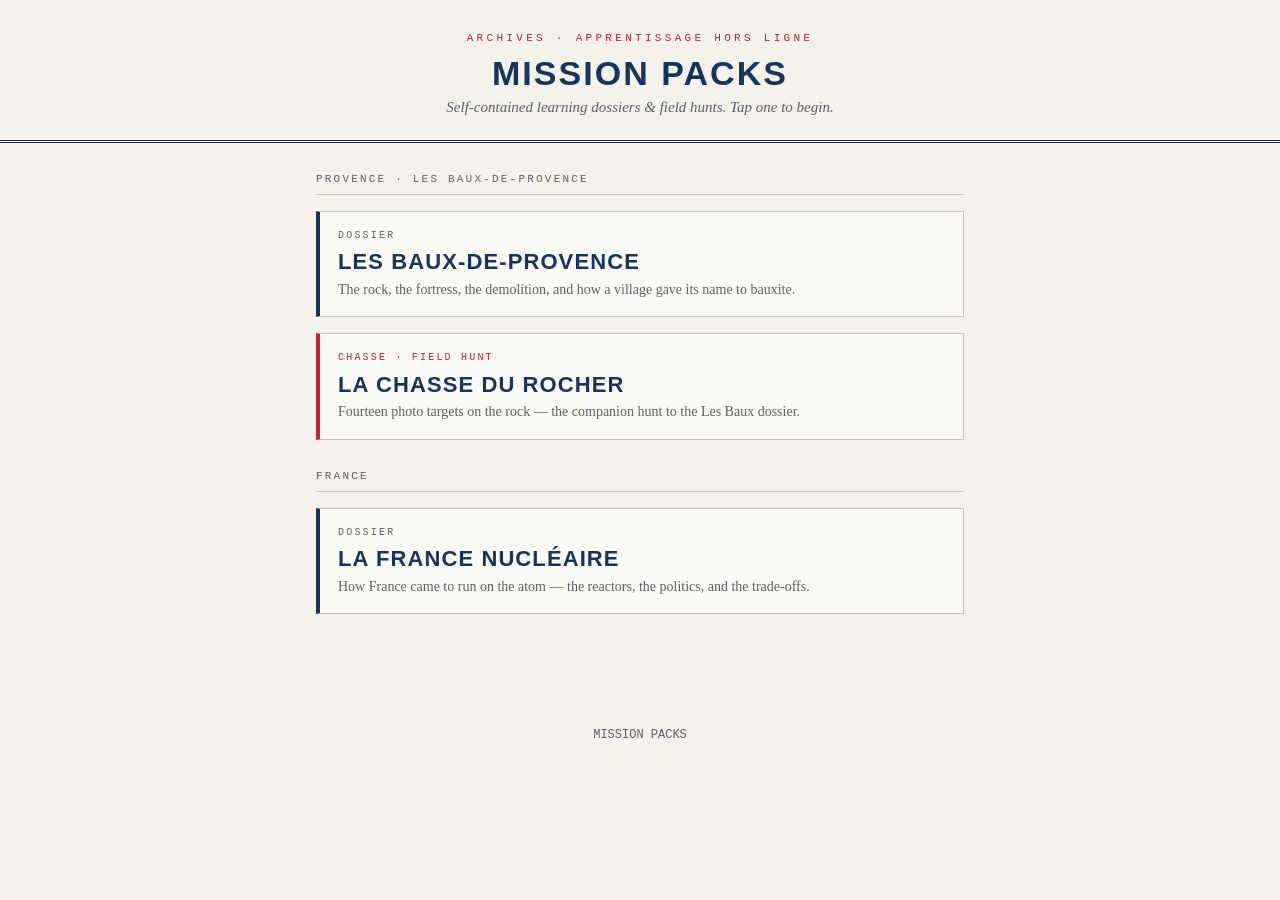
==== docs/packs/index.html @ 9027f412 "Add French 'Mission Pack' HTML apps under docs/packs Add three self-contained learning apps plus a l" ====
<!DOCTYPE html>
<html lang="en">
<head>
<meta charset="UTF-8">
<meta name="viewport" content="width=device-width, initial-scale=1.0">
<title>Mission Packs</title>
<style>
  :root{
    --paper:#F4F2EA; --ink:#22262E; --ink2:#5A5F6A;
    --navy:#16345F; --rouge:#C21F30; --line:#C8C3B2; --card:#FBFAF5;
  }
  *{box-sizing:border-box;margin:0;padding:0}
  body{
    background:var(--paper); color:var(--ink);
    font-family:Georgia,'Times New Roman',serif;
    font-size:17px; line-height:1.55;
  }
  .mono{font-family:'Courier New',Courier,monospace}
  .wrap{max-width:680px;margin:0 auto;padding:0 16px 60px}
  header{border-bottom:3px double var(--navy);text-align:center;padding:30px 16px 20px}
  header .eyebrow{font-size:11px;color:var(--rouge);letter-spacing:.3em}
  header h1{
    font-family:'Arial Narrow','Helvetica Neue',Arial,sans-serif;
    text-transform:uppercase;letter-spacing:.06em;font-size:34px;line-height:1.1;
    color:var(--navy);margin:8px 0 4px}
  header .sub{font-style:italic;color:var(--ink2);font-size:15px}
  .card{
    display:block;background:var(--card);border:1px solid var(--line);
    border-left:4px solid var(--navy);padding:16px 18px;margin:16px 0;
    text-decoration:none;color:inherit}
  .card:hover{background:#fff}
  .card.hunt{border-left-color:var(--rouge)}
  .card-tag{font-size:10px;letter-spacing:.22em;color:var(--ink2);margin-bottom:6px}
  .card-tag.hunt{color:var(--rouge)}
  .card h2{
    font-family:'Arial Narrow','Helvetica Neue',Arial,sans-serif;
    text-transform:uppercase;letter-spacing:.05em;font-size:22px;color:var(--navy);
    line-height:1.15;margin:0 0 4px}
  .card p{font-size:14px;color:var(--ink2);margin:0}
  .group{font-size:11px;letter-spacing:.2em;color:var(--ink2);
    margin:28px 0 4px;border-bottom:1px solid var(--line);padding-bottom:6px}
  footer{font-size:12px;color:var(--ink2);text-align:center;margin-top:36px}
</style>
</head>
<body>
<header>
  <div class="eyebrow mono">ARCHIVES · APPRENTISSAGE HORS LIGNE</div>
  <h1>Mission Packs</h1>
  <div class="sub">Self-contained learning dossiers &amp; field hunts. Tap one to begin.</div>
</header>

<div class="wrap">

  <div class="group mono">PROVENCE · LES BAUX-DE-PROVENCE</div>

  <a class="card" href="les-baux.html">
    <div class="card-tag mono">DOSSIER</div>
    <h2>Les Baux-de-Provence</h2>
    <p>The rock, the fortress, the demolition, and how a village gave its name to bauxite.</p>
  </a>

  <a class="card hunt" href="hunt-les-baux.html">
    <div class="card-tag hunt mono">CHASSE · FIELD HUNT</div>
    <h2>La Chasse du Rocher</h2>
    <p>Fourteen photo targets on the rock — the companion hunt to the Les Baux dossier.</p>
  </a>

  <div class="group mono">FRANCE</div>

  <a class="card" href="nuclear-france.html">
    <div class="card-tag mono">DOSSIER</div>
    <h2>La France Nucléaire</h2>
    <p>How France came to run on the atom — the reactors, the politics, and the trade-offs.</p>
  </a>

</div>

<footer class="mono">MISSION PACKS</footer>
</body>
</html>
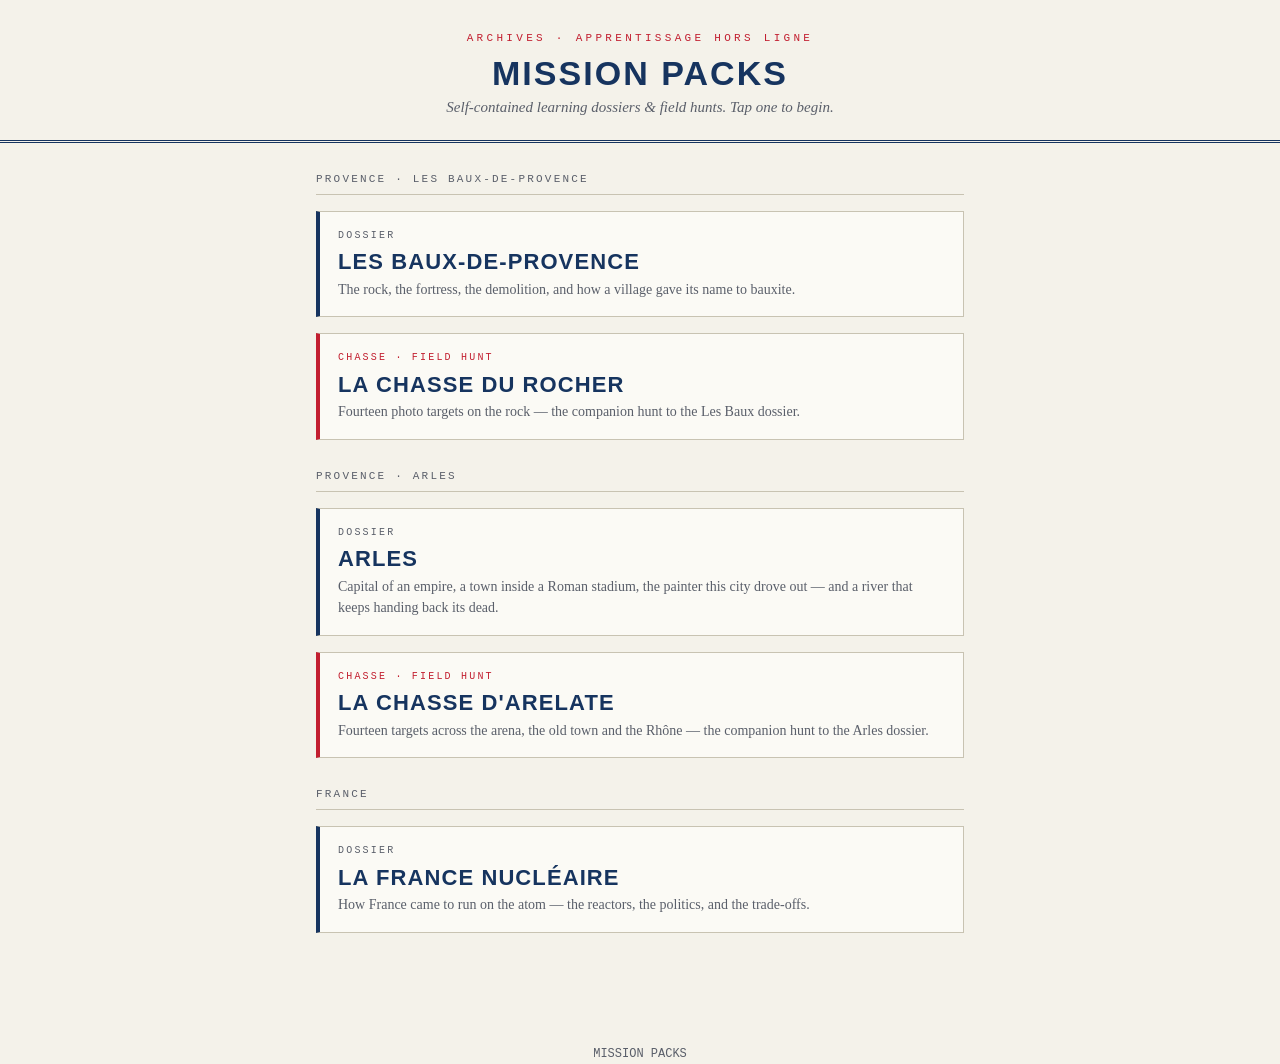
==== commit eaf2e1b8: "Add Arles Mission Pack: dossier + companion hunt New paired pack for Arles, following docs/packs/MIS" ====
--- a/docs/packs/index.html
+++ b/docs/packs/index.html
@@ -65,6 +65,20 @@
     <p>Fourteen photo targets on the rock — the companion hunt to the Les Baux dossier.</p>
   </a>
 
+  <div class="group mono">PROVENCE · ARLES</div>
+
+  <a class="card" href="arles.html">
+    <div class="card-tag mono">DOSSIER</div>
+    <h2>Arles</h2>
+    <p>Capital of an empire, a town inside a Roman stadium, the painter this city drove out — and a river that keeps handing back its dead.</p>
+  </a>
+
+  <a class="card hunt" href="hunt-arles.html">
+    <div class="card-tag hunt mono">CHASSE · FIELD HUNT</div>
+    <h2>La Chasse d'Arelate</h2>
+    <p>Fourteen targets across the arena, the old town and the Rhône — the companion hunt to the Arles dossier.</p>
+  </a>
+
   <div class="group mono">FRANCE</div>
 
   <a class="card" href="nuclear-france.html">
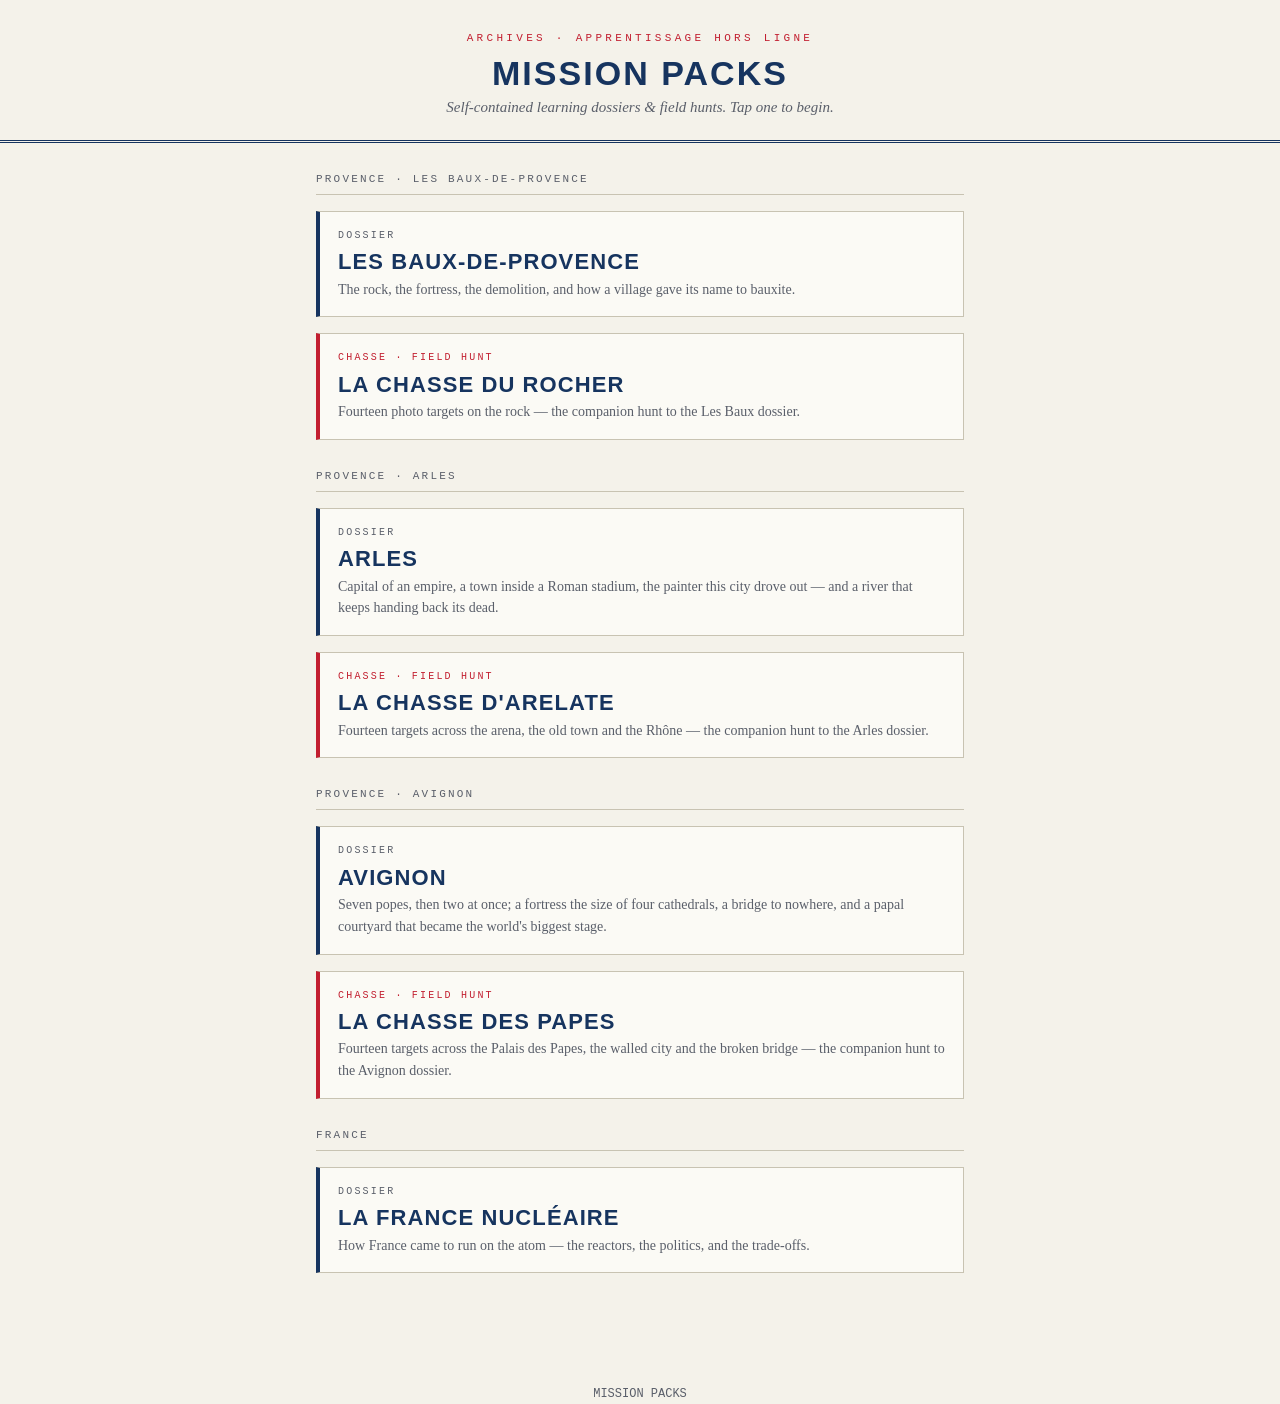
==== commit 4e4d73e0: "Add Avignon Mission Pack; add photo-library option to hunts Avignon paired pack (dossier + hunt), fo" ====
--- a/docs/packs/index.html
+++ b/docs/packs/index.html
@@ -79,6 +79,20 @@
     <p>Fourteen targets across the arena, the old town and the Rhône — the companion hunt to the Arles dossier.</p>
   </a>
 
+  <div class="group mono">PROVENCE · AVIGNON</div>
+
+  <a class="card" href="avignon.html">
+    <div class="card-tag mono">DOSSIER</div>
+    <h2>Avignon</h2>
+    <p>Seven popes, then two at once; a fortress the size of four cathedrals, a bridge to nowhere, and a papal courtyard that became the world's biggest stage.</p>
+  </a>
+
+  <a class="card hunt" href="hunt-avignon.html">
+    <div class="card-tag hunt mono">CHASSE · FIELD HUNT</div>
+    <h2>La Chasse des Papes</h2>
+    <p>Fourteen targets across the Palais des Papes, the walled city and the broken bridge — the companion hunt to the Avignon dossier.</p>
+  </a>
+
   <div class="group mono">FRANCE</div>
 
   <a class="card" href="nuclear-france.html">
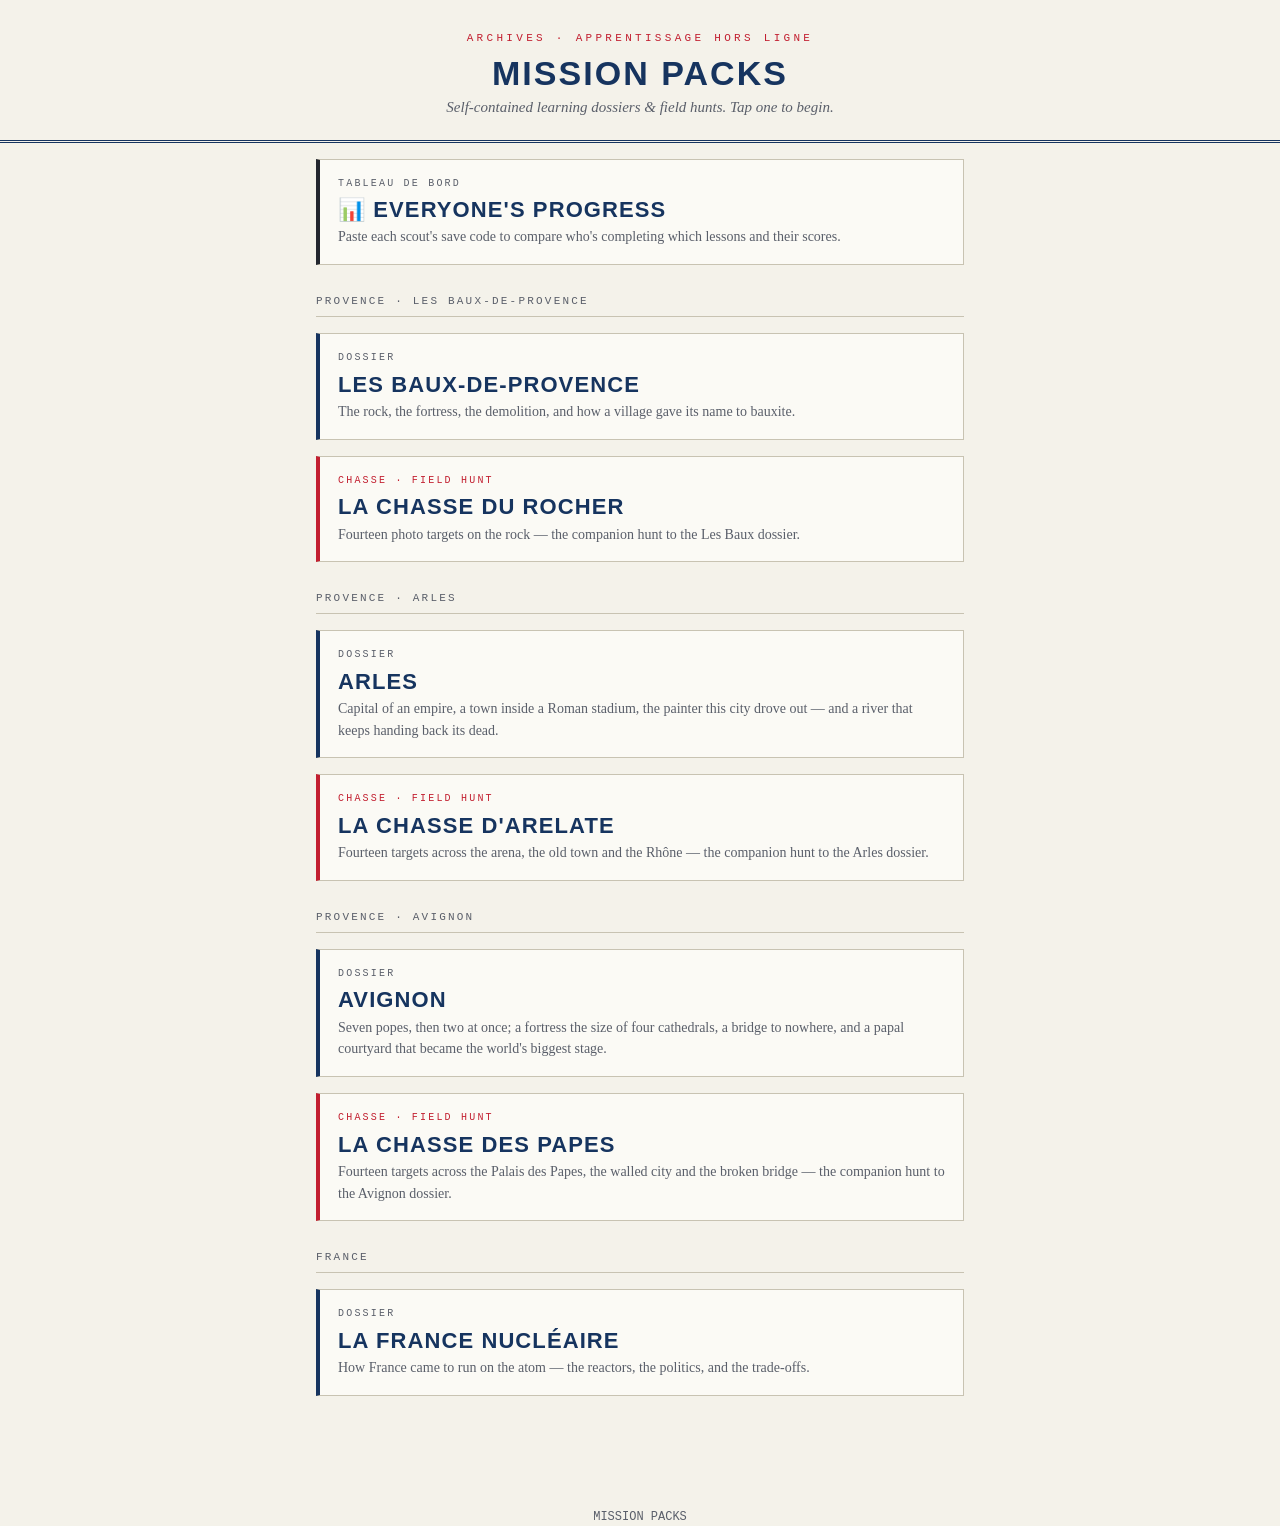
==== commit 72c009bb: "Add colour pass to all packs + a paste-code progress dashboard - Colour pass across every dossier an" ====
--- a/docs/packs/index.html
+++ b/docs/packs/index.html
@@ -50,6 +50,12 @@
 </header>
 
 <div class="wrap">
+
+  <a class="card" href="dashboard.html" style="border-left-color:var(--amber)">
+    <div class="card-tag mono">TABLEAU DE BORD</div>
+    <h2>📊 Everyone's progress</h2>
+    <p>Paste each scout's save code to compare who's completing which lessons and their scores.</p>
+  </a>
 
   <div class="group mono">PROVENCE · LES BAUX-DE-PROVENCE</div>
 
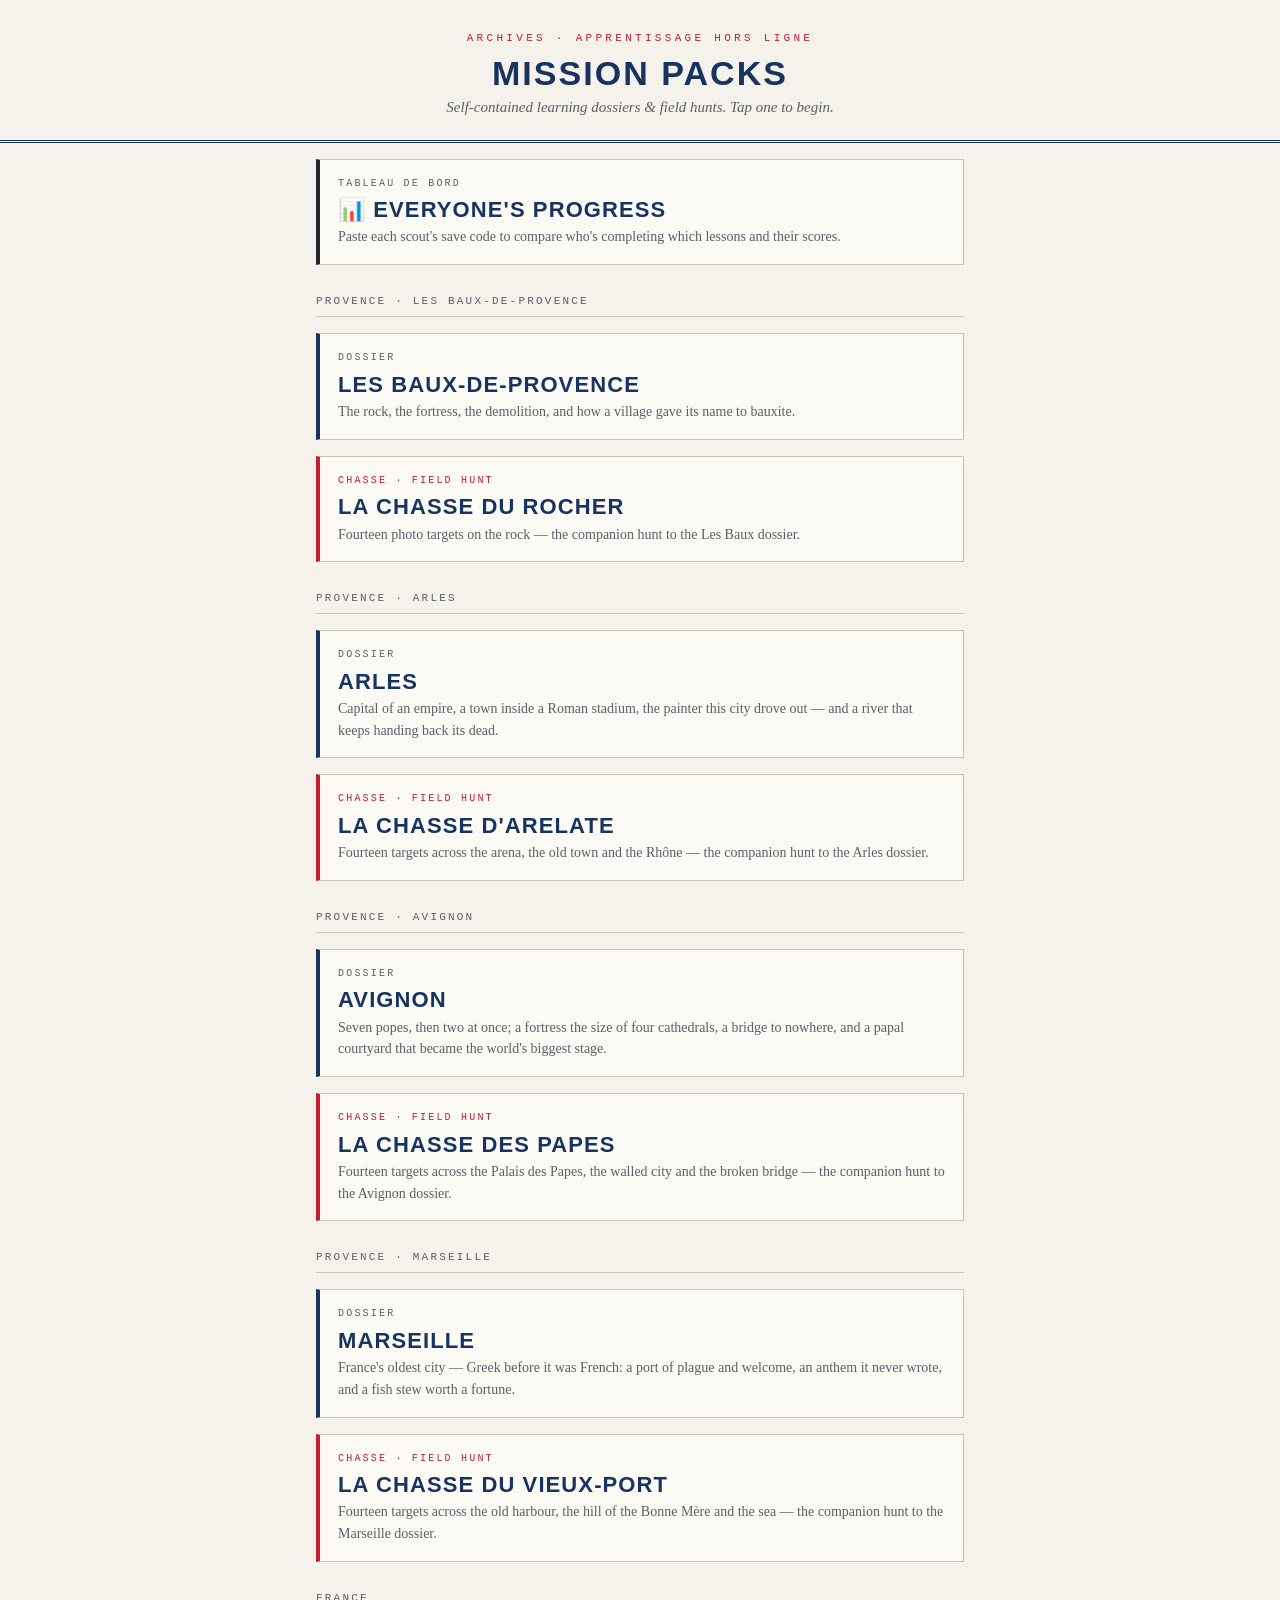
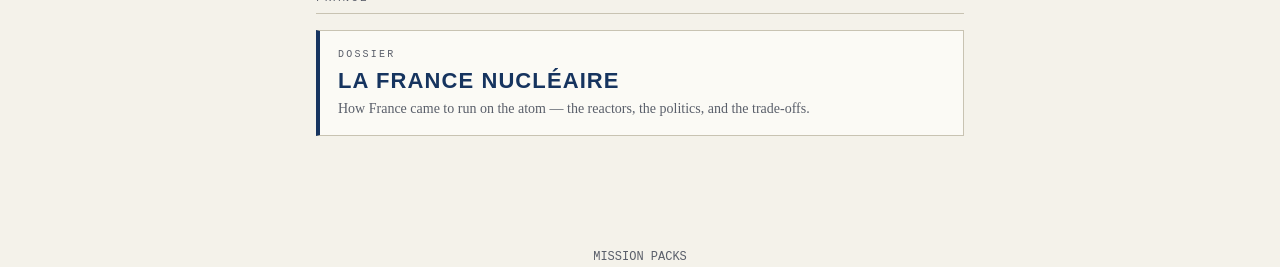
==== commit 6e18a703: "Add Marseille Mission Pack (dossier + hunt) New paired pack for Marseille, France's oldest city, fol" ====
--- a/docs/packs/index.html
+++ b/docs/packs/index.html
@@ -99,6 +99,20 @@
     <p>Fourteen targets across the Palais des Papes, the walled city and the broken bridge — the companion hunt to the Avignon dossier.</p>
   </a>
 
+  <div class="group mono">PROVENCE · MARSEILLE</div>
+
+  <a class="card" href="marseille.html">
+    <div class="card-tag mono">DOSSIER</div>
+    <h2>Marseille</h2>
+    <p>France's oldest city — Greek before it was French: a port of plague and welcome, an anthem it never wrote, and a fish stew worth a fortune.</p>
+  </a>
+
+  <a class="card hunt" href="hunt-marseille.html">
+    <div class="card-tag hunt mono">CHASSE · FIELD HUNT</div>
+    <h2>La Chasse du Vieux-Port</h2>
+    <p>Fourteen targets across the old harbour, the hill of the Bonne Mère and the sea — the companion hunt to the Marseille dossier.</p>
+  </a>
+
   <div class="group mono">FRANCE</div>
 
   <a class="card" href="nuclear-france.html">
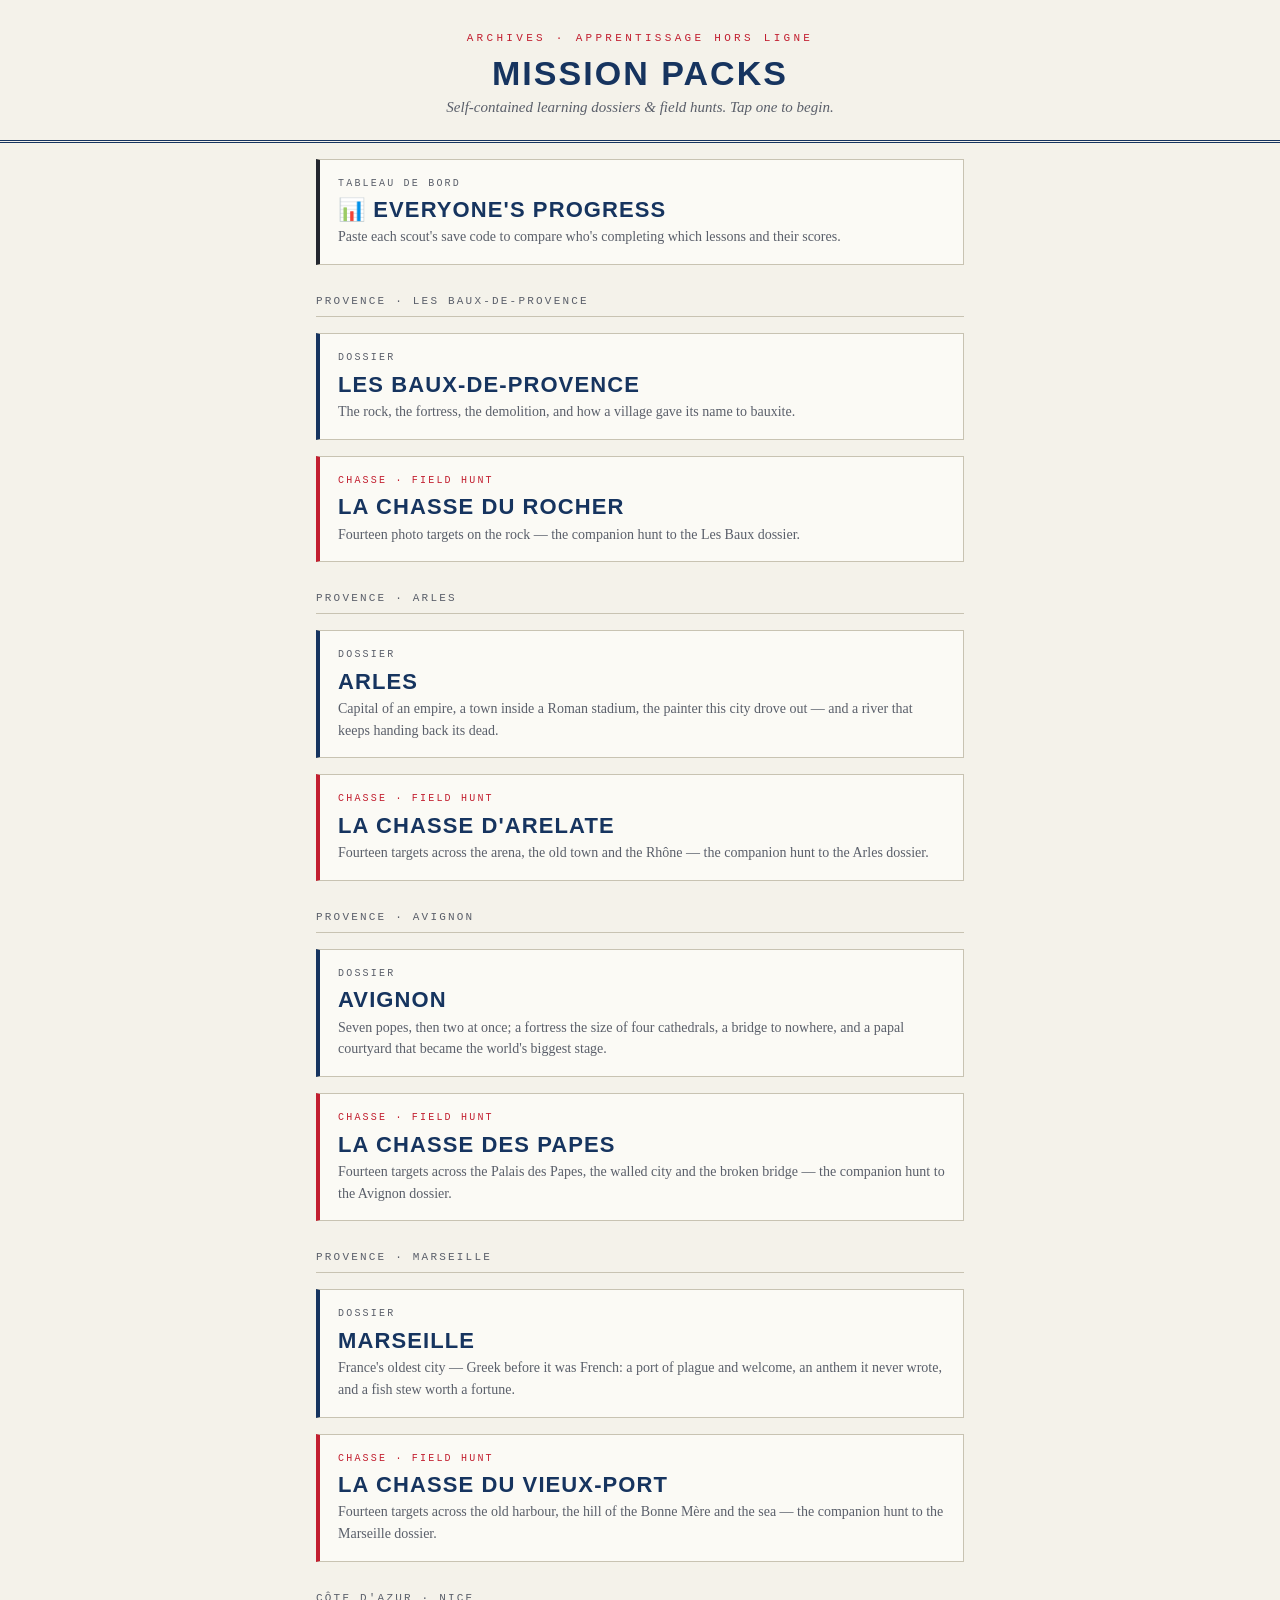
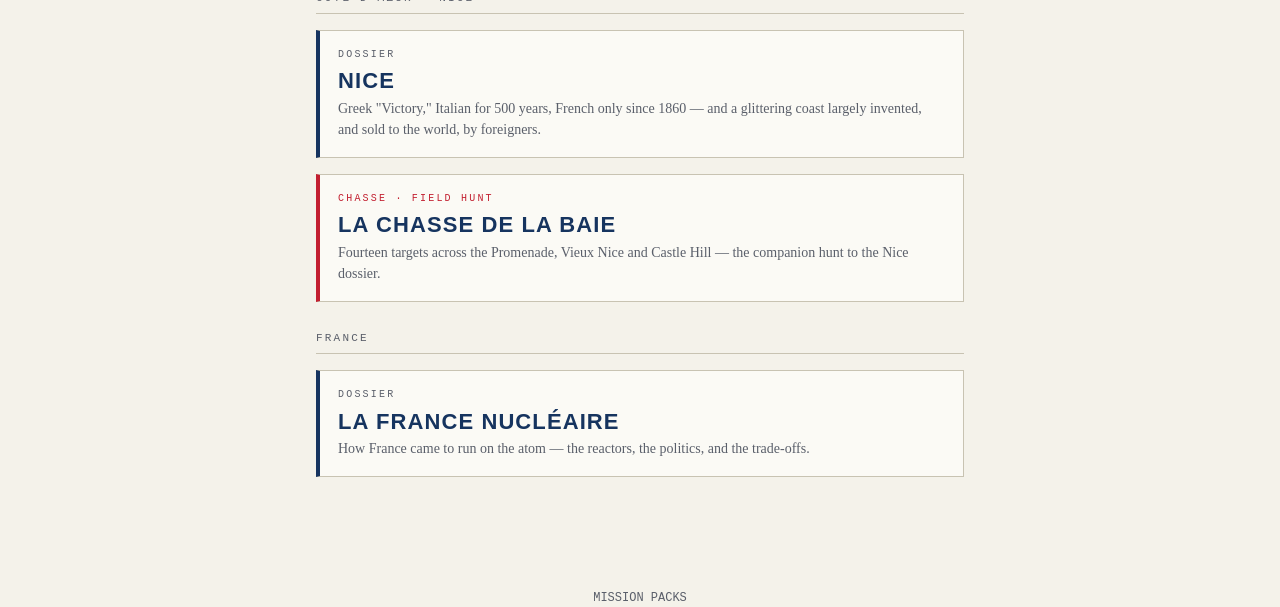
==== commit 6584dee8: "Add Nice Mission Pack (dossier + hunt) New paired pack for Nice, the sixth destination, following MI" ====
--- a/docs/packs/index.html
+++ b/docs/packs/index.html
@@ -113,6 +113,20 @@
     <p>Fourteen targets across the old harbour, the hill of the Bonne Mère and the sea — the companion hunt to the Marseille dossier.</p>
   </a>
 
+  <div class="group mono">CÔTE D'AZUR · NICE</div>
+
+  <a class="card" href="nice.html">
+    <div class="card-tag mono">DOSSIER</div>
+    <h2>Nice</h2>
+    <p>Greek "Victory," Italian for 500 years, French only since 1860 — and a glittering coast largely invented, and sold to the world, by foreigners.</p>
+  </a>
+
+  <a class="card hunt" href="hunt-nice.html">
+    <div class="card-tag hunt mono">CHASSE · FIELD HUNT</div>
+    <h2>La Chasse de la Baie</h2>
+    <p>Fourteen targets across the Promenade, Vieux Nice and Castle Hill — the companion hunt to the Nice dossier.</p>
+  </a>
+
   <div class="group mono">FRANCE</div>
 
   <a class="card" href="nuclear-france.html">
